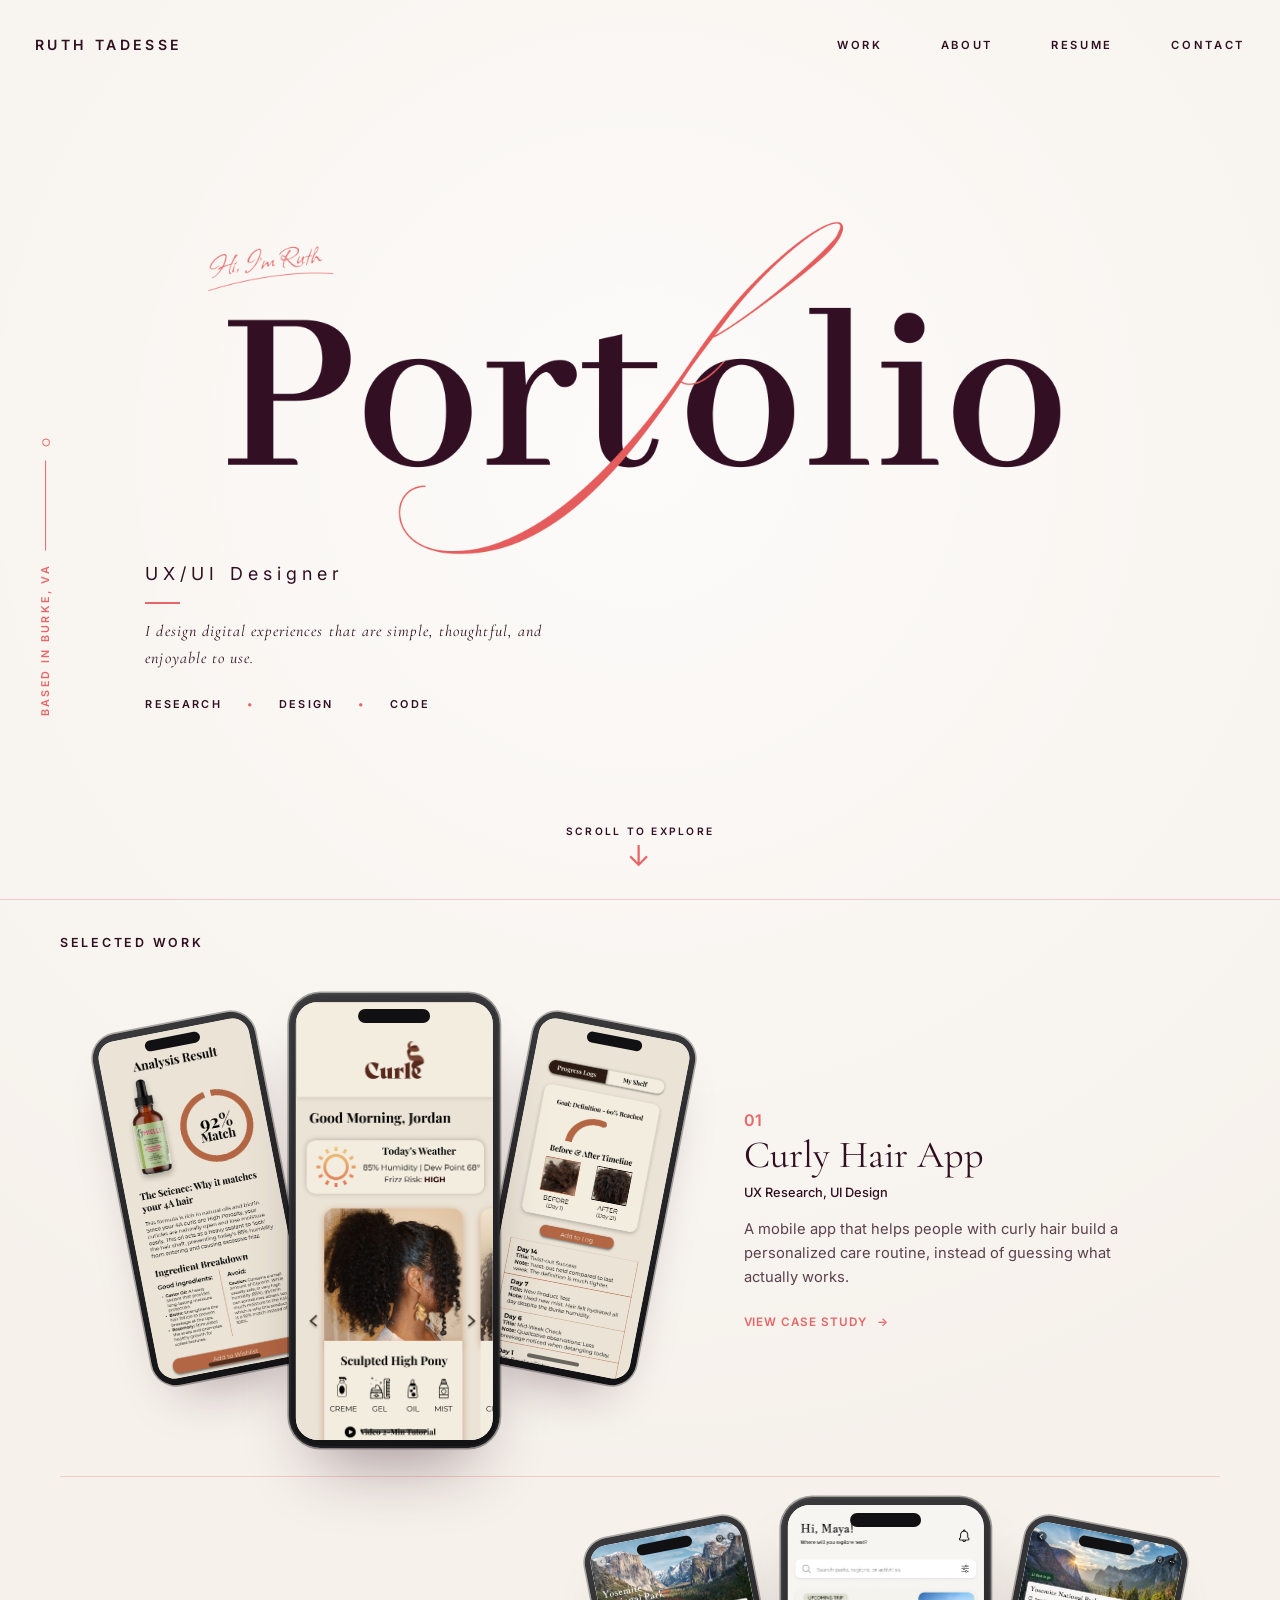
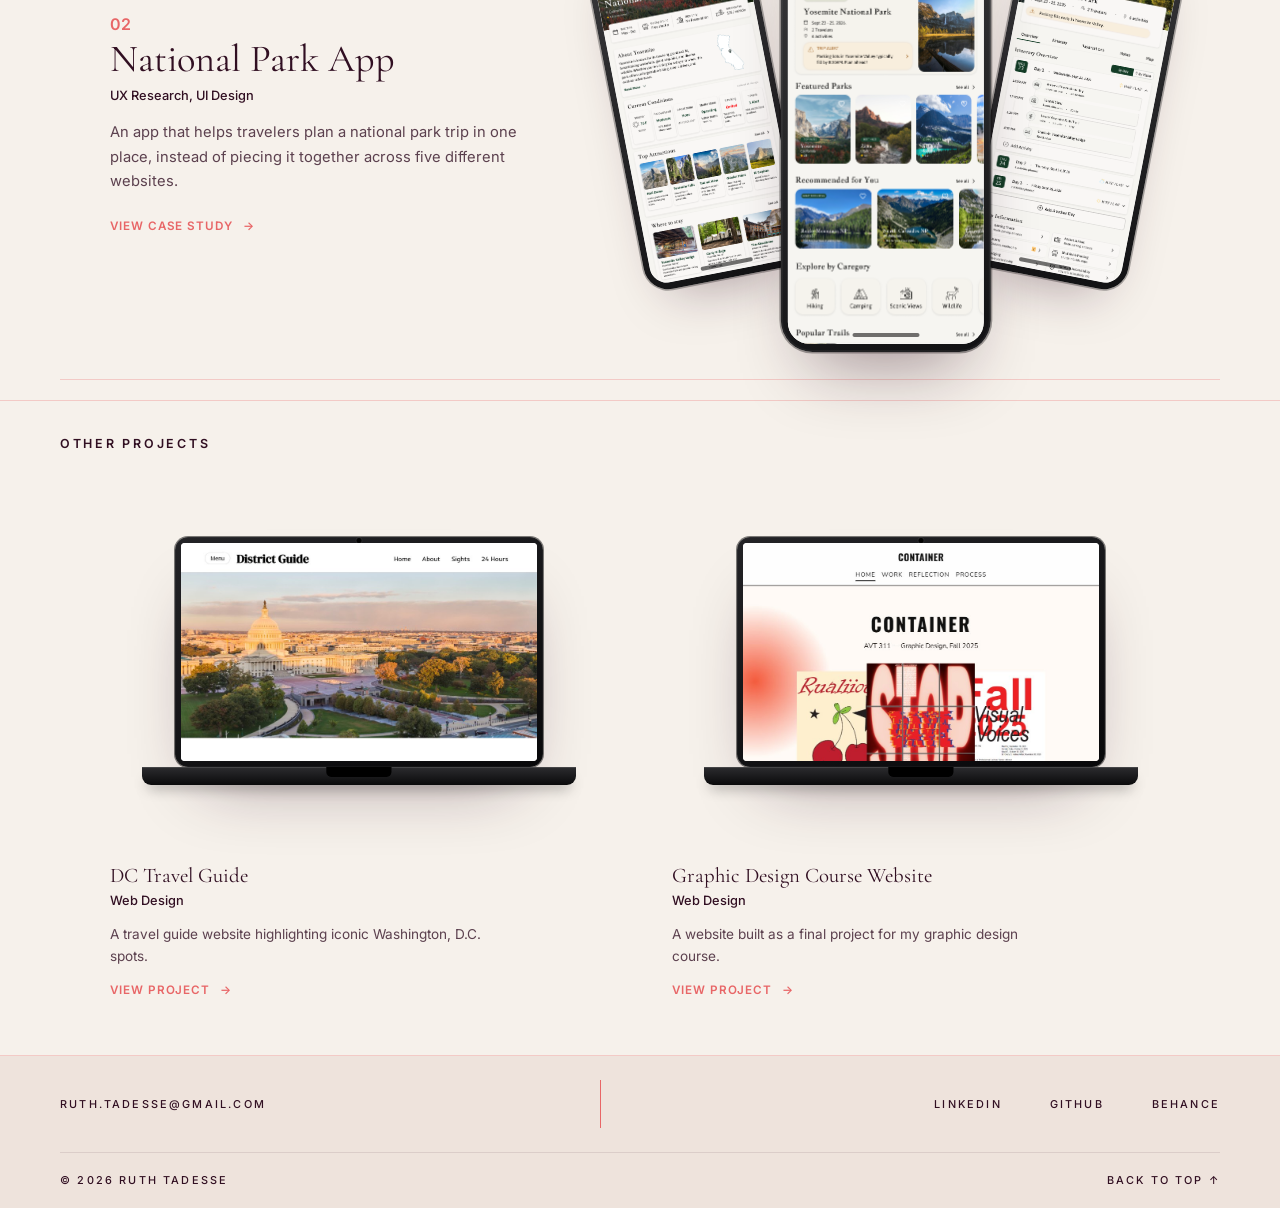
==== index.html @ 2f2b2659 "Initial portfolio upload" ====
<!DOCTYPE html>
<html lang="en">
<head>
  <meta charset="UTF-8">

  <meta
    name="viewport"
    content="width=device-width, initial-scale=1.0"
  >

  <meta
    name="description"
    content="Ruth Tadesse — UX/UI designer creating thoughtful, simple, and enjoyable digital experiences."
  >

  <title>Ruth Tadesse | UX/UI Designer</title>

  <link rel="preconnect" href="https://fonts.googleapis.com">

  <link
    rel="preconnect"
    href="https://fonts.gstatic.com"
    crossorigin
  >

  <link
    href="https://fonts.googleapis.com/css2?family=Cormorant+Garamond:ital,wght@0,400;0,500;1,400;1,500&family=Inter:wght@400;500;600&family=Mrs+Saint+Delafield&display=swap"
    rel="stylesheet"
  >

  <link rel="stylesheet" href="styles.css">
  <link rel="stylesheet" href="case-study.css">
</head>

<body>

  <!-- HEADER -->

  <header class="site-header">

    <a class="logo" href="#top">
      RUTH TADESSE
    </a>

    <nav class="site-nav" aria-label="Main navigation">
      <a href="#work">Work</a>
      <a href="about.html">About</a>
      <a href="resume.pdf" target="_blank">Resume</a>
      <a href="#contact">Contact</a>
    </nav>

  </header>

  <main id="top">

    <!-- HERO -->

    <section class="hero">

      <div class="location-rail" aria-hidden="true">

        <span class="location-text">
          BASED IN BURKE, VA
        </span>

        <span class="location-line"></span>

        <span class="location-circle"></span>

      </div>

      <div class="hero-container">

        <!-- COMPLETE HERO TITLE IMAGE -->

        <div class="hero-title-image-wrap">

          <img
            class="hero-title-image"
            src="images/hero-title.png"
            alt="Hi, I'm Ruth. Portfolio."
          >

        </div>

        <!-- HERO DESCRIPTION -->

        <div class="hero-info">

          <p class="role">
            UX/UI Designer
          </p>

          <span class="small-red-line"></span>

          <p class="hero-description">
            I design digital experiences that are simple,
            thoughtful, and enjoyable to use.
          </p>

          <div class="skills">

            <span>Research</span>

            <span class="skill-dot">•</span>

            <span>Design</span>

            <span class="skill-dot">•</span>

            <span>Code</span>

          </div>

        </div>

        <a class="scroll-link" href="#work">

          <span>
            Scroll to explore
          </span>

          <span class="scroll-arrow">
            ↓
          </span>

        </a>

      </div>

    </section>

    <!-- SELECTED WORK -->

    <section id="work" class="work-section">

      <div class="section-container">

        <p class="section-heading">
          Selected Work
        </p>

        <!-- PROJECT 1 -->

        <article class="project project-image-left">

          <a
            class="project-image-link"
            href="curly-hair-app.html"
          >

            <div class="image-placeholder" style="background: transparent; border: none; aspect-ratio: 5 / 4;">
              <div class="hero-device-stack">
                <div class="hero-device hero-device--left">
                  <div class="device-frame">
                    <div class="device-screen">
                      <img src="images/curly-hair-app/hifi-product-analysis.png" alt="Curlè app product analysis screen showing a 92 percent match score and ingredient breakdown">
                    </div>
                  </div>
                </div>

                <div class="hero-device hero-device--main">
                  <div class="device-frame">
                    <div class="device-screen">
                      <img src="images/curly-hair-app/hifi-home.png" alt="Curlè app home dashboard showing weather-based frizz risk and today's routine card">
                    </div>
                  </div>
                </div>

                <div class="hero-device hero-device--right">
                  <div class="device-frame">
                    <div class="device-screen">
                      <img src="images/curly-hair-app/hifi-journal.png" alt="Curlè app journal screen showing progress tracking with a before and after photo timeline">
                    </div>
                  </div>
                </div>
              </div>
            </div>

          </a>

          <div class="project-content">

            <p class="project-number">
              01
            </p>

            <h2 class="project-title">
              Curly Hair App
            </h2>

            <p class="project-category">
              UX Research, UI Design
            </p>

            <p class="project-description">
              A mobile app that helps people with curly hair build a
              personalized care routine, instead of guessing what
              actually works.
            </p>

            <a
              class="project-link"
              href="curly-hair-app.html"
            >
              View case study
              <span>→</span>
            </a>

          </div>

        </article>

        <!-- PROJECT 2 -->

        <article class="project project-image-right">

          <div class="project-content">

            <p class="project-number">
              02
            </p>

            <h2 class="project-title">
              National Park App
            </h2>

            <p class="project-category">
              UX Research, UI Design
            </p>

            <p class="project-description">
              An app that helps travelers plan a national park trip
              in one place, instead of piecing it together across
              five different websites.
            </p>

            <a
              class="project-link"
              href="national-park-app.html"
            >
              View case study
              <span>→</span>
            </a>

          </div>

          <a
            class="project-image-link"
            href="national-park-app.html"
          >

            <div class="image-placeholder" style="background: transparent; border: none; aspect-ratio: 5 / 4;">
              <div class="hero-device-stack">
                <div class="hero-device hero-device--left">
                  <div class="device-frame">
                    <div class="device-screen">
                      <img src="images/natural-park-app/park-detail.png" alt="ParkPlan park detail screen showing current conditions for Yosemite">
                    </div>
                  </div>
                </div>

                <div class="hero-device hero-device--main">
                  <div class="device-frame">
                    <div class="device-screen">
                      <img src="images/natural-park-app/home.png" alt="ParkPlan home screen with a trip alert and featured parks">
                    </div>
                  </div>
                </div>

                <div class="hero-device hero-device--right">
                  <div class="device-frame">
                    <div class="device-screen">
                      <img src="images/natural-park-app/itinerary.png" alt="ParkPlan itinerary screen showing a day-by-day Yosemite trip plan">
                    </div>
                  </div>
                </div>
              </div>
            </div>

          </a>

        </article>

      </div>

    </section>

    <!-- OTHER PROJECTS -->

    <section class="other-projects-section">

      <div class="section-container">

        <p class="section-heading">
          Other Projects
        </p>

        <div class="other-projects-grid">

          <!-- SMALL PROJECT 1 -->

          <article class="small-project">

            <a
              class="small-project-image"
              href="https://rutad2.github.io/avt217/process/Desktop-final-home.html"
              target="_blank"
              rel="noopener"
            >

              <div class="image-placeholder" style="background: transparent; border: none; aspect-ratio: 4 / 3;">
                <div class="laptop-frame">
                  <div class="laptop-screen">
                    <div class="laptop-display">
                      <img src="images/dc-guide/laptop.jpg" alt="District Guide website homepage, showing the site navigation and a hero photo of the U.S. Capitol at sunset">
                    </div>
                  </div>
                  <div class="laptop-base"></div>
                </div>
              </div>

            </a>

            <h3>
              DC Travel Guide
            </h3>

            <p class="small-project-category">
              Web Design
            </p>

            <p class="small-project-description">
              A travel guide website highlighting iconic
              Washington, D.C. spots.
            </p>

            <a
              class="project-link"
              href="https://rutad2.github.io/avt217/process/Desktop-final-home.html"
              target="_blank"
              rel="noopener"
            >
              View project
              <span>→</span>
            </a>

          </article>

          <!-- SMALL PROJECT 2 -->

          <article class="small-project">

            <a
              class="small-project-image"
              href="https://rutad2.github.io/avt311/index.html"
              target="_blank"
              rel="noopener"
            >

              <div class="image-placeholder" style="background: transparent; border: none; aspect-ratio: 4 / 3;">
                <div class="laptop-frame">
                  <div class="laptop-screen">
                    <div class="laptop-display">
                      <img src="images/container/laptop.jpg" alt="Container website homepage, showing the site navigation and a row of bold typographic posters from the AVT 311 graphic design course">
                    </div>
                  </div>
                  <div class="laptop-base"></div>
                </div>
              </div>

            </a>

            <h3>
              Graphic Design Course Website
            </h3>

            <p class="small-project-category">
              Web Design
            </p>

            <p class="small-project-description">
              A website built as a final project for my graphic
              design course.
            </p>

            <a
              class="project-link"
              href="https://rutad2.github.io/avt311/index.html"
              target="_blank"
              rel="noopener"
            >
              View project
              <span>→</span>
            </a>

          </article>

        </div>

      </div>

    </section>

  </main>

  <!-- FOOTER -->

  <footer id="contact" class="site-footer">

    <div class="footer-top">

      <a href="mailto:ruth.tadesse@gmail.com">
        RUTH.TADESSE@GMAIL.COM
      </a>

      <span class="footer-divider"></span>

      <div class="social-links">

        <a href="#" target="_blank">
          LinkedIn
        </a>

        <a href="#" target="_blank">
          GitHub
        </a>

        <a href="#" target="_blank">
          Behance
        </a>

      </div>

    </div>

    <div class="footer-bottom">

      <span>
        © 2026 Ruth Tadesse
      </span>

      <a href="#top">
        Back to top ↑
      </a>

    </div>

  </footer>

</body>
</html>
---- styles.css ----
:root {
  --cream: #f6f1eb;
  --cream-dark: #eee3dd;
  --burgundy: #310f22;
  --coral: #e86667;
  --gray: #74636b;
  --border: rgba(232, 102, 103, 0.28);

  --sans: "Inter", Arial, sans-serif;
  --serif: "Cormorant Garamond", Georgia, serif;
}

/* RESET */

* {
  box-sizing: border-box;
}

html {
  scroll-behavior: smooth;
}

body {
  margin: 0;

  color: var(--burgundy);

  background:
    radial-gradient(
      circle at 50% 16%,
      rgba(255, 255, 255, 0.72),
      transparent 43%
    ),
    var(--cream);

  font-family: var(--sans);
  line-height: 1.5;
}

a {
  color: inherit;
  text-decoration: none;
}

img {
  display: block;
  max-width: 100%;
}

/* HEADER */

.site-header {
  width: min(calc(100% - 70px), 1500px);
  height: 90px;

  margin: 0 auto;

  display: flex;
  align-items: center;
  justify-content: space-between;

  position: relative;
  z-index: 50;
}

.logo {
  font-size: 0.88rem;
  font-weight: 600;

  letter-spacing: 0.24em;
}

.site-nav {
  display: flex;
  align-items: center;
  gap: 58px;
}

.site-nav a {
  font-size: 0.7rem;
  font-weight: 600;

  text-transform: uppercase;
  letter-spacing: 0.24em;

  transition: color 180ms ease;
}

.site-nav a:hover,
.site-nav a:focus-visible {
  color: var(--coral);
}

/* HERO */

.hero {
  height: calc(100svh - 90px);
  min-height: 620px;

  position: relative;

  display: flex;
  align-items: stretch;

  overflow: hidden;

  border-bottom: 1px solid var(--border);
}

.hero-container {
  width: min(92vw, 1550px);
  height: 100%;

  margin: 0 auto;

  position: relative;

  display: flex;
  flex-direction: column;
  justify-content: center;

  padding-top: 8px;
  padding-bottom: 90px;
}

/* COMPLETE HERO IMAGE */

.hero-title-image-wrap {
  width: 100%;
  max-width: 1280px;

  display: flex;
  justify-content: center;
  align-items: center;

  position: relative;
  z-index: 5;

  transform: translateY(-12px);
}

.hero-title-image {
  display: block;

  width: min(78vw, 1280px);
  height: auto;

  object-fit: contain;
}

/* HERO INFORMATION */

.hero-info {
  width: 450px;

  position: relative;
  z-index: 20;

  margin-top: -16px;
  margin-left: 8%;
}

.role {
  margin: 0;

  font-size: clamp(1.05rem, 1.4vw, 1.45rem);
  font-weight: 400;

  letter-spacing: 0.28em;
}

.small-red-line {
  display: block;

  width: 35px;
  height: 2px;

  margin: 14px 0;

  background: var(--coral);
}

.hero-description {
  max-width: 420px;

  margin: 0;

  font-family: var(--serif);
  font-size: 1rem;
  font-style: italic;

  line-height: 1.7;
  letter-spacing: 0.065em;
}

.skills {
  display: flex;
  align-items: center;
  gap: 25px;

  margin-top: 24px;

  font-size: 0.68rem;
  font-weight: 600;

  text-transform: uppercase;
  letter-spacing: 0.2em;
}

.skill-dot {
  color: var(--coral);
}

/* LEFT LOCATION */

.location-rail {
  position: absolute;

  left: 38px;
  top: 43%;

  z-index: 30;

  display: flex;
  align-items: center;
  gap: 14px;

  color: var(--coral);

  font-size: 0.67rem;
  font-weight: 600;

  letter-spacing: 0.22em;

  writing-mode: vertical-rl;

  transform: rotate(180deg);
}

.location-line {
  width: 1px;
  height: 90px;

  background: var(--coral);
}

.location-circle {
  width: 8px;
  height: 8px;

  border: 1px solid var(--coral);
  border-radius: 50%;

  background: var(--cream);
}

/* SCROLL TO EXPLORE */

.scroll-link {
  position: absolute;

  left: 50%;
  bottom: 32px;

  transform: translateX(-50%);

  display: flex;
  flex-direction: column;
  align-items: center;
  gap: 5px;

  font-size: 0.64rem;
  font-weight: 600;

  text-transform: uppercase;
  letter-spacing: 0.22em;

  white-space: nowrap;
}

.scroll-arrow {
  display: block;

  color: var(--coral);

  font-size: 1.8rem;
  font-weight: 400;

  line-height: 0.8;
}

/* MAIN SECTIONS */

.work-section,
.other-projects-section {
  border-bottom: 1px solid var(--border);
}

.section-container {
  width: min(calc(100% - 120px), 1320px);

  margin: 0 auto;

  padding: 34px 0 20px;
}

.section-heading {
  margin: 0 0 20px;

  font-size: 0.78rem;
  font-weight: 600;

  text-transform: uppercase;
  letter-spacing: 0.22em;
}

/* PROJECT ROWS */

.project {
  display: grid;

  grid-template-columns:
    minmax(0, 1.2fr)
    minmax(280px, 0.9fr);

  gap: 65px;

  align-items: center;

  padding: 20px 50px 28px;

  border-bottom: 1px solid var(--border);
}

.project-image-right {
  grid-template-columns:
    minmax(280px, 0.9fr)
    minmax(0, 1.2fr);
}

.project-image-link,
.small-project-image {
  display: block;

  overflow: hidden;
}

.project-image-link:has(.hero-device-stack),
.small-project-image:has(.laptop-frame) {
  overflow: visible;
}

/* IMAGE PLACEHOLDERS */

.image-placeholder {
  aspect-ratio: 16 / 7;
  position: relative;

  display: grid;
  place-items: center;

  border: 1px solid rgba(49, 15, 34, 0.18);

  background:
    linear-gradient(
      to top right,
      transparent calc(50% - 0.5px),
      rgba(49, 15, 34, 0.14),
      transparent calc(50% + 0.5px)
    ),
    linear-gradient(
      to bottom right,
      transparent calc(50% - 0.5px),
      rgba(49, 15, 34, 0.14),
      transparent calc(50% + 0.5px)
    ),
    rgba(255, 255, 255, 0.16);

  transition:
    transform 180ms ease,
    background-color 180ms ease;
}

.image-placeholder img {
  position: absolute;
  inset: 0;

  width: 100%;
  height: 100%;
  object-fit: cover;
  object-position: top;
}

.image-placeholder span {
  color: var(--gray);

  font-size: 0.72rem;

  letter-spacing: 0.06em;
}

.project-image-link:hover .image-placeholder,
.small-project-image:hover .image-placeholder {
  transform: scale(1.01);

  background-color: rgba(255, 255, 255, 0.3);
}

/* PROJECT TEXT */

.project-content {
  max-width: 420px;
}

.project-number {
  margin: 0 0 4px;

  color: var(--coral);

  font-size: 1rem;
  font-weight: 600;
}

.project-title {
  margin: 0;

  font-family: var(--serif);
  font-size: clamp(2rem, 3vw, 3rem);
  font-weight: 400;

  line-height: 1;
}

.project-category,
.small-project-category {
  margin: 8px 0 13px;

  font-size: 0.8rem;
  font-weight: 500;
}

.project-description,
.small-project-description {
  color: rgba(49, 15, 34, 0.78);

  font-size: 0.92rem;

  line-height: 1.65;
}

.project-link {
  display: inline-flex;
  align-items: center;
  gap: 10px;

  margin-top: 10px;

  color: var(--coral);

  font-size: 0.73rem;
  font-weight: 600;

  text-transform: uppercase;
  letter-spacing: 0.08em;
}

.project-link span {
  transition: transform 180ms ease;
}

.project-link:hover span {
  transform: translateX(4px);
}

/* OTHER PROJECTS */

.other-projects-section .section-container {
  padding-bottom: 55px;
}

.other-projects-grid {
  display: grid;

  grid-template-columns:
    repeat(2, minmax(0, 1fr));

  gap: 64px;

  padding: 0 50px;
}

.small-project-image .image-placeholder {
  aspect-ratio: 3 / 0.62;
}

.small-project h3 {
  margin: 12px 0 0;

  font-family: var(--serif);
  font-size: 1.3rem;
  font-weight: 400;
}

.small-project-category {
  margin-top: 0;
}

.small-project-description {
  max-width: 390px;

  margin: 4px 0;

  font-size: 0.85rem;
}

/* FOOTER */

.site-footer {
  background: rgba(232, 218, 210, 0.58);
}

.footer-top,
.footer-bottom {
  width: min(calc(100% - 120px), 1320px);

  margin: 0 auto;

  display: flex;
  align-items: center;
  justify-content: space-between;

  font-size: 0.68rem;
  font-weight: 500;

  text-transform: uppercase;
  letter-spacing: 0.2em;
}

.footer-top {
  min-height: 96px;
}

.footer-divider {
  width: 1px;
  height: 48px;

  background: var(--coral);
}

.social-links {
  display: flex;
  gap: 48px;
}

.social-links a:hover,
.footer-top > a:hover,
.footer-bottom a:hover {
  color: var(--coral);
}

.footer-bottom {
  min-height: 56px;

  border-top: 1px solid rgba(49, 15, 34, 0.1);
}

/* TABLET */

@media (max-width: 1100px) {

  .hero {
    min-height: 650px;
  }

  .hero-container {
    width: calc(100% - 90px);

    padding-bottom: 88px;
  }

  .hero-title-image {
    width: min(82vw, 1050px);
  }

  .hero-title-image-wrap {
    transform: translateY(-6px);
  }

  .hero-info {
    margin-top: -4px;
    margin-left: 6%;
  }

  .scroll-link {
    bottom: 28px;
  }

  .location-rail {
    display: none;
  }

  .section-container,
  .footer-top,
  .footer-bottom {
    width: calc(100% - 48px);
  }

  .project,
  .project-image-right {
    grid-template-columns: 1fr;

    gap: 28px;

    padding: 30px 0;
  }

  .project-image-right .project-content {
    order: 2;
  }

  .other-projects-grid {
    padding: 0;

    gap: 32px;
  }
}

/* MOBILE */

@media (max-width: 720px) {

  .site-header {
    width: calc(100% - 32px);
    height: 72px;
  }

  .logo {
    font-size: 0.72rem;
  }

  .site-nav {
    gap: 15px;
  }

  .site-nav a {
    font-size: 0.5rem;

    letter-spacing: 0.09em;
  }

  .hero {
    height: calc(100svh - 72px);
    min-height: 620px;
  }

  .hero-container {
    width: calc(100% - 28px);

    padding-top: 10px;
    padding-bottom: 82px;
  }

  .hero-title-image-wrap {
    transform: none;
  }

  .hero-title-image {
    width: 100%;
  }

  .hero-info {
    width: auto;

    margin-top: 8px;
    margin-left: 4%;
  }

  .role {
    font-size: 0.88rem;
  }

  .hero-description {
    max-width: 320px;

    font-size: 0.88rem;
    line-height: 1.65;
  }

  .skills {
    gap: 13px;

    margin-top: 22px;

    font-size: 0.55rem;
  }

  .scroll-link {
    width: 100%;

    bottom: 22px;

    font-size: 0.56rem;
  }

  .scroll-arrow {
    font-size: 1.6rem;
  }

  .section-container {
    width: calc(100% - 32px);
  }

  .other-projects-grid {
    grid-template-columns: 1fr;

    gap: 42px;
  }

  .footer-top,
  .footer-bottom {
    width: calc(100% - 32px);
  }

  .footer-top {
    padding: 28px 0;

    align-items: flex-start;
    flex-direction: column;

    gap: 22px;
  }

  .footer-divider {
    width: 34px;
    height: 1px;
  }

  .social-links {
    flex-wrap: wrap;

    gap: 22px;
  }
}
---- case-study.css ----
/* ============================================
   CASE STUDY STYLES
   Extends the token system defined in about.css
   ============================================ */

/* ---------- CASE HERO ---------- */

.case-hero {
  width: min(calc(100% - (var(--page-padding) * 2)), var(--content-width));
  margin: 0 auto;
  padding: 46px 0 54px;
}

.back-link {
  display: inline-flex;
  align-items: center;
  gap: 8px;
  margin-bottom: 38px;
  font-size: 13px;
  font-weight: 500;
  letter-spacing: 0.08em;
  text-transform: uppercase;
  color: var(--text);
  opacity: 0.7;
  transition: opacity 180ms ease, transform 180ms ease;
}

.back-link:hover {
  opacity: 1;
  transform: translateX(-3px);
}

.case-title {
  margin: 0 0 22px;
  font-family: var(--serif);
  font-size: clamp(56px, 8vw, 118px);
  font-weight: 400;
  letter-spacing: -0.03em;
  line-height: 0.92;
}

.case-summary {
  max-width: 640px;
  margin: 0 0 44px;
  font-size: 19px;
  line-height: 1.55;
}

.case-meta {
  display: grid;
  grid-template-columns: repeat(4, minmax(0, 1fr));
  gap: 24px;
  padding-top: 34px;
  border-top: 1px solid var(--line);
}

.case-meta dt {
  margin: 0 0 8px;
  color: var(--accent);
  font-size: 11px;
  font-weight: 600;
  letter-spacing: 0.18em;
  text-transform: uppercase;
}

.case-meta dd {
  margin: 0;
  font-size: 15px;
  line-height: 1.4;
}

.case-hero-image {
  margin-top: 50px;
  min-height: 280px;
  padding: clamp(30px, 5vw, 60px) 0;
  border-radius: 4px;
  background: var(--cream-dark, #eee3dd);
  overflow: hidden;
  display: flex;
  align-items: center;
  justify-content: center;
}

/* Placeholder state: no image inside yet, just text */
.case-hero-image:not(:has(img)) {
  color: var(--text);
  opacity: 0.5;
  font-size: 13px;
  letter-spacing: 0.08em;
  text-transform: uppercase;
  aspect-ratio: 21 / 9;
  padding: 0;
}

.case-hero-image:has(.device-frame) {
  padding: clamp(40px, 6vw, 70px) 0;
}

.case-hero-image:has(.hero-device-stack) {
  overflow: visible;
  padding: clamp(30px, 5vw, 50px) 0 0;
}

/* ---------- SHARED CASE SECTION LAYOUT ---------- */

.case-section {
  width: min(calc(100% - (var(--page-padding) * 2)), var(--content-width));
  margin: 0 auto;
  padding: 62px 0;
  border-top: 1px solid var(--line);
}

.case-section-head {
  display: grid;
  grid-template-columns: minmax(0, 340px) minmax(0, 1fr);
  gap: clamp(30px, 5vw, 80px);
}

.case-section-head .eyebrow {
  margin-bottom: 14px;
}

.case-section-head h2 {
  margin: 0;
  font-family: var(--serif);
  font-size: clamp(32px, 3.4vw, 48px);
  font-weight: 400;
  letter-spacing: -0.02em;
  line-height: 1.05;
}

.case-section-body {
  max-width: 700px;
  min-width: 0;
}

.case-section-body p {
  margin: 0 0 20px;
  font-size: 16px;
  line-height: 1.65;
}

.case-section-body p:last-child {
  margin-bottom: 0;
}

/* ---------- GOAL LIST ---------- */

.goal-list {
  margin: 0;
  padding: 0;
  list-style: none;
  counter-reset: goal;
}

.goal-list li {
  counter-increment: goal;
  position: relative;
  padding: 22px 0 22px 52px;
  border-top: 1px solid var(--line);
  font-size: 16px;
  line-height: 1.5;
}

.goal-list li:last-child {
  border-bottom: 1px solid var(--line);
}

.goal-list li::before {
  content: counter(goal, decimal-leading-zero);
  position: absolute;
  left: 0;
  top: 22px;
  color: var(--accent);
  font-family: var(--serif);
  font-size: 18px;
}

/* ---------- SCENARIO CARDS ---------- */

.scenario-grid {
  display: grid;
  grid-template-columns: repeat(2, minmax(0, 1fr));
  gap: 28px;
  margin-top: 8px;
}

.scenario-card {
  padding: 30px;
  background: var(--cream-dark, #eee3dd);
  border-radius: 4px;
}

.scenario-card h3 {
  margin: 0 0 14px;
  font-family: var(--serif);
  font-size: 21px;
  font-weight: 500;
}

.scenario-card .label {
  display: block;
  margin: 0 0 6px;
  color: var(--accent);
  font-size: 11px;
  font-weight: 600;
  letter-spacing: 0.16em;
  text-transform: uppercase;
}

.scenario-card p {
  margin: 0 0 16px;
  font-size: 14.5px;
  line-height: 1.55;
}

.scenario-card p:last-child {
  margin-bottom: 0;
}

/* ---------- TARGET USER SPLIT ---------- */

.audience-grid {
  display: grid;
  grid-template-columns: repeat(2, minmax(0, 1fr));
  gap: 40px;
}

.audience-grid h3 {
  margin: 0 0 16px;
  font-size: 12px;
  font-weight: 600;
  letter-spacing: 0.18em;
  text-transform: uppercase;
  color: var(--accent);
}

.audience-grid ul {
  margin: 0;
  padding: 0;
  list-style: none;
}

.audience-grid li {
  position: relative;
  padding-left: 18px;
  margin-bottom: 12px;
  font-size: 15px;
  line-height: 1.45;
}

.audience-grid li::before {
  content: "";
  position: absolute;
  left: 0;
  top: 9px;
  width: 5px;
  height: 5px;
  border-radius: 50%;
  background: var(--accent);
}

/* ---------- METHOD CARDS ---------- */

.method-grid {
  display: grid;
  grid-template-columns: repeat(2, minmax(0, 1fr));
  gap: 28px;
  margin-top: 8px;
}

.method-card {
  padding: 28px 30px;
  border: 1px solid var(--line);
  border-radius: 4px;
}

.method-card h3 {
  margin: 0 0 12px;
  font-family: var(--serif);
  font-size: 20px;
  font-weight: 500;
}

.method-card p {
  margin: 0;
  font-size: 14.5px;
  line-height: 1.6;
}

/* ---------- STAT CALLOUTS ---------- */

.stat-grid {
  display: grid;
  grid-template-columns: repeat(4, minmax(0, 1fr));
  gap: 24px;
  margin-bottom: 50px;
}

.stat-card {
  padding: 26px 22px;
  border-top: 2px solid var(--accent);
}

.stat-number {
  display: block;
  font-family: var(--serif);
  font-size: clamp(38px, 4vw, 54px);
  font-weight: 400;
  line-height: 1;
  color: var(--accent);
  margin-bottom: 10px;
}

.stat-label {
  font-size: 13.5px;
  line-height: 1.4;
}

/* ---------- PERSONA CARDS ---------- */

.persona-grid {
  display: grid;
  grid-template-columns: repeat(2, minmax(0, 1fr));
  gap: 32px;
}

.persona-card {
  padding: 38px;
  background: var(--cream-dark, #eee3dd);
  border-radius: 4px;
}

.persona-tag {
  display: inline-block;
  margin-bottom: 18px;
  padding: 5px 12px;
  background: var(--accent);
  color: var(--background, #f6f1eb);
  font-size: 10.5px;
  font-weight: 600;
  letter-spacing: 0.14em;
  text-transform: uppercase;
  border-radius: 20px;
}

.persona-card h3 {
  margin: 0 0 4px;
  font-family: var(--serif);
  font-size: 30px;
  font-weight: 500;
  line-height: 1.05;
}

.persona-role {
  margin: 0 0 24px;
  font-size: 14px;
  opacity: 0.72;
}

.persona-facts {
  display: grid;
  grid-template-columns: repeat(2, minmax(0, 1fr));
  gap: 14px 18px;
  margin-bottom: 26px;
  padding-bottom: 26px;
  border-bottom: 1px solid var(--line);
}

.persona-facts dt {
  margin: 0 0 3px;
  font-size: 10.5px;
  font-weight: 600;
  letter-spacing: 0.12em;
  text-transform: uppercase;
  color: var(--accent);
}

.persona-facts dd {
  margin: 0;
  font-size: 13.5px;
  line-height: 1.35;
}

.persona-card h4 {
  margin: 0 0 10px;
  font-size: 11px;
  font-weight: 600;
  letter-spacing: 0.16em;
  text-transform: uppercase;
  color: var(--accent);
}

.persona-card ul {
  margin: 0 0 22px;
  padding: 0 0 0 16px;
  font-size: 14px;
  line-height: 1.55;
}

.persona-card ul:last-of-type {
  margin-bottom: 0;
}

.persona-quote {
  margin: 24px 0 0;
  padding: 18px 20px;
  background: var(--background, #f6f1eb);
  border-left: 2px solid var(--accent);
  font-family: var(--serif);
  font-style: italic;
  font-size: 15px;
  line-height: 1.5;
}

/* ---------- COMPETITIVE TABLE ---------- */

.comp-table-wrap {
  overflow-x: auto;
  margin-bottom: 46px;
}

.comp-table {
  width: 100%;
  border-collapse: collapse;
  min-width: 640px;
}

.comp-table th,
.comp-table td {
  padding: 16px 18px;
  text-align: left;
  font-size: 13.5px;
  line-height: 1.4;
  border-bottom: 1px solid var(--line);
  vertical-align: top;
}

.comp-table thead th {
  font-family: var(--serif);
  font-size: 16px;
  font-weight: 500;
  border-bottom: 2px solid var(--text);
}

.comp-table tbody th {
  font-weight: 600;
  white-space: nowrap;
}

.comp-table .best {
  color: var(--accent);
  font-weight: 600;
}

.strategy-list {
  display: grid;
  gap: 26px;
}

.strategy-item {
  padding: 26px 0;
  border-top: 1px solid var(--line);
}

.strategy-item h3 {
  margin: 0 0 10px;
  font-family: var(--serif);
  font-size: 21px;
  font-weight: 500;
}

.strategy-item p {
  margin: 0 0 8px;
  font-size: 15px;
  line-height: 1.55;
}

.strategy-item p:last-child {
  margin-bottom: 0;
}

.strategy-item .label {
  color: var(--accent);
  font-weight: 600;
}

/* ---------- INSIGHT LIST ---------- */

.insight-list {
  display: grid;
  gap: 30px;
}

.insight-item {
  display: grid;
  grid-template-columns: 30px minmax(0, 1fr);
  gap: 20px;
}

.insight-item .mark {
  font-family: var(--serif);
  font-size: 26px;
  color: var(--accent);
  line-height: 1;
}

.insight-item h3 {
  margin: 0 0 8px;
  font-size: 16px;
  font-weight: 600;
}

.insight-item p {
  margin: 0;
  font-size: 15px;
  line-height: 1.6;
}

/* ---------- TONE TABLE ---------- */

.tone-table {
  width: 100%;
  border-collapse: collapse;
}

.tone-table th,
.tone-table td {
  padding: 16px 20px 16px 0;
  text-align: left;
  vertical-align: top;
  font-size: 14px;
  line-height: 1.55;
  border-bottom: 1px solid var(--line);
}

.tone-table thead th {
  font-size: 11px;
  font-weight: 600;
  letter-spacing: 0.14em;
  text-transform: uppercase;
  color: var(--accent);
  padding-bottom: 12px;
}

.tone-table td:first-child,
.tone-table th:first-child {
  font-weight: 600;
  white-space: nowrap;
  padding-right: 30px;
}

.tone-table td em {
  font-style: italic;
}

.content-message {
  margin: 0 0 40px;
  padding: 32px 36px;
  background: var(--cream-dark, #eee3dd);
  border-radius: 4px;
}

.content-message .label {
  display: block;
  margin-bottom: 10px;
  color: var(--accent);
  font-size: 11px;
  font-weight: 600;
  letter-spacing: 0.16em;
  text-transform: uppercase;
}

.content-message p {
  margin: 0;
  font-family: var(--serif);
  font-style: italic;
  font-size: 24px;
  line-height: 1.3;
}

/* ---------- FLOW STEPS ---------- */

.flow-steps {
  counter-reset: flow;
}

.flow-step {
  counter-increment: flow;
  position: relative;
  display: grid;
  grid-template-columns: 48px minmax(0, 1fr);
  gap: 20px;
  padding: 24px 0;
}

.flow-step:not(:last-child)::after {
  content: "";
  position: absolute;
  left: 23px;
  top: 56px;
  bottom: -4px;
  width: 1px;
  background: var(--line);
}

.flow-step .step-num {
  display: flex;
  align-items: center;
  justify-content: center;
  width: 46px;
  height: 46px;
  border-radius: 50%;
  border: 1px solid var(--accent);
  color: var(--accent);
  font-family: var(--serif);
  font-size: 16px;
}

.flow-step .step-num::before {
  content: counter(flow);
}

.flow-step p {
  margin: 12px 0 0;
  font-size: 15.5px;
  line-height: 1.5;
}

.flow-goal {
  margin: 0 0 6px;
  font-size: 11px;
  font-weight: 600;
  letter-spacing: 0.14em;
  text-transform: uppercase;
  color: var(--accent);
}

.flow-success {
  margin-top: 20px;
  padding: 18px 22px;
  background: var(--cream-dark, #eee3dd);
  border-radius: 4px;
  font-size: 14px;
  line-height: 1.5;
}

.flow-success strong {
  color: var(--accent);
}

/* ---------- SOLUTION / SCREEN FLOW ---------- */

.screen-flow {
  display: flex;
  gap: 26px;
  overflow-x: auto;
  padding: 8px 4px 24px;
  margin: 8px -4px 0;
  scroll-snap-type: x proximity;
}

.screen-flow::-webkit-scrollbar {
  height: 6px;
}

.screen-flow::-webkit-scrollbar-thumb {
  background: var(--line);
  border-radius: 10px;
}

.screen-item {
  flex: 0 0 auto;
  width: 240px;
  scroll-snap-align: start;
}

.screen-frame {
  border-radius: 22px;
  overflow: hidden;
  border: 1px solid var(--line);
  box-shadow: 0 18px 40px -22px rgba(49, 15, 34, 0.35);
  margin-bottom: 16px;
}

.screen-frame img {
  display: block;
  width: 100%;
  height: auto;
}

.screen-step-num {
  display: block;
  margin-bottom: 6px;
  color: var(--accent);
  font-size: 11px;
  font-weight: 600;
  letter-spacing: 0.14em;
  text-transform: uppercase;
}

.screen-item h4 {
  margin: 0 0 6px;
  font-family: var(--serif);
  font-size: 19px;
  font-weight: 500;
}

.screen-item p {
  margin: 0;
  font-size: 13.5px;
  line-height: 1.5;
}

/* ---------- WIREFRAME SIZING ----------
   Flat wireframes render at the same bounding box as a device-framed
   hi-fi screen, but with no bezel to break up the rectangle they read
   as visually heavier -- so they're capped narrower to sit lighter
   next to a phone-framed final design. */

.screen-frame--wireframe {
  max-width: 82%;
  margin: 0 auto;
}

.wireframe-strip {
  display: flex;
  flex-wrap: wrap;
  gap: 20px;
}

.wireframe-strip .screen-frame--wireframe {
  flex: 1 1 130px;
  max-width: 150px;
  margin: 0;
}

/* ---------- LO-FI / HI-FI COMPARISON ---------- */

.iteration-grid {
  display: grid;
  grid-template-columns: repeat(2, minmax(0, 1fr));
  gap: 40px;
  margin-top: 8px;
  max-width: 620px;
  margin-left: auto;
  margin-right: auto;
}

.iteration-col .label {
  display: block;
  margin-bottom: 16px;
  font-size: 11px;
  font-weight: 600;
  letter-spacing: 0.16em;
  text-transform: uppercase;
  color: var(--accent);
}

.iteration-col .screen-frame {
  margin-bottom: 0;
}

.iteration-col.lofi .screen-frame {
  box-shadow: none;
  border: 1px solid var(--line);
}

/* ---------- FEATURE CALLOUT (image + text) ---------- */

.feature-row {
  display: grid;
  grid-template-columns: minmax(0, 280px) minmax(0, 1fr);
  gap: clamp(30px, 5vw, 64px);
  align-items: center;
  padding: 44px 0;
  border-top: 1px solid var(--line);
}

.feature-row:first-of-type {
  border-top: none;
  padding-top: 8px;
}

.feature-row .screen-frame {
  margin-bottom: 0;
}

.feature-copy .label {
  display: block;
  margin-bottom: 10px;
  color: var(--accent);
  font-size: 11px;
  font-weight: 600;
  letter-spacing: 0.16em;
  text-transform: uppercase;
}

.feature-copy h3 {
  margin: 0 0 14px;
  font-family: var(--serif);
  font-size: clamp(24px, 2.4vw, 30px);
  font-weight: 500;
  line-height: 1.15;
}

.feature-copy p {
  margin: 0;
  font-size: 15.5px;
  line-height: 1.6;
}

/* ---------- PROTOTYPE LINK CARD ---------- */

.prototype-card {
  display: flex;
  align-items: center;
  justify-content: space-between;
  gap: 24px;
  flex-wrap: wrap;
  padding: 36px 42px;
  margin-top: 8px;
  background: var(--cream-dark, #eee3dd);
  border-radius: 4px;
}

.prototype-card h3 {
  margin: 0 0 8px;
  font-family: var(--serif);
  font-size: 24px;
  font-weight: 500;
}

.prototype-card p {
  margin: 0;
  font-size: 14.5px;
  max-width: 420px;
  line-height: 1.5;
}

.prototype-card .case-nav {
  justify-content: flex-start;
}

/* ---------- NEXT STEPS / CLOSING ---------- */

.case-closing {
  width: min(calc(100% - (var(--page-padding) * 2)), var(--content-width));
  margin: 0 auto;
  padding: 70px 0 90px;
  text-align: center;
}

.case-closing h2 {
  margin: 0 0 18px;
  font-family: var(--serif);
  font-size: clamp(30px, 3.4vw, 42px);
  font-weight: 400;
}

.case-closing p {
  max-width: 560px;
  margin: 0 auto 36px;
  font-size: 16px;
  line-height: 1.6;
}

.case-nav {
  display: flex;
  justify-content: center;
  gap: 20px;
  flex-wrap: wrap;
}

.case-nav a {
  padding: 14px 28px;
  border: 1px solid var(--text);
  border-radius: 30px;
  font-size: 13px;
  font-weight: 500;
  letter-spacing: 0.06em;
  transition: background 180ms ease, color 180ms ease;
}

.case-nav a.primary {
  background: var(--text);
  color: var(--background, #f6f1eb);
}

.case-nav a:hover {
  background: var(--accent);
  border-color: var(--accent);
  color: var(--background, #f6f1eb);
}

/* ---------- SKETCH / DIAGRAM PHOTO FRAME ---------- */

.sketch-frame {
  overflow: hidden;
  border-radius: 4px;
  border: 1px solid var(--line);
  background: #fff;
}

.sketch-frame img {
  display: block;
  width: 100%;
  height: auto;
}

.sketch-frame--compact {
  max-width: 460px;
  margin: 0 auto;
}

.sketch-frame--medium {
  max-width: 720px;
  margin: 0 auto;
}

.diagram-frame {
  overflow: auto;
  max-width: 560px;
  border-radius: 4px;
  border: 1px solid var(--line);
  background: #fff;
  padding: 20px;
}

.diagram-frame img {
  display: block;
  width: 100%;
  height: auto;
  min-width: 480px;
}

/* Extra shrink for tall/portrait diagrams (like a vertical flowchart)
   that would otherwise dominate the page height even at a modest
   width. */
.diagram-frame--compact {
  max-width: 340px;
}

/* Pairs a tall diagram with its explanatory text side by side, so a
   portrait flowchart doesn't sit alone with empty space next to it. */
.flow-layout {
  display: grid;
  grid-template-columns: minmax(0, 1fr) minmax(0, 340px);
  gap: clamp(30px, 5vw, 56px);
  align-items: start;
}

.diagram-frame--inline {
  max-width: none;
  width: 100%;
}

/* ---------- IPHONE DEVICE FRAME ---------- */

.device-frame {
  position: relative;
  width: 100%;
  aspect-ratio: 9 / 19.5;
  background: linear-gradient(165deg, #3a3a3c, #111113);
  border-radius: 15% / 7%;
  padding: 4.2% 3.4%;
  box-shadow:
    0 40px 70px -30px rgba(49, 15, 34, 0.45),
    0 0 0 1.5px rgba(0, 0, 0, 0.35),
    inset 0 0 0 2px rgba(255, 255, 255, 0.05);
}

.device-frame::before {
  content: "";
  position: absolute;
  top: 3.6%;
  left: 50%;
  transform: translateX(-50%);
  width: 34%;
  height: 3.1%;
  background: #111113;
  border-radius: 20px;
  z-index: 2;
}

.device-screen {
  position: relative;
  width: 100%;
  height: 100%;
  border-radius: 11% / 5%;
  overflow: hidden;
  background: #fff;
}

.device-screen img {
  position: static;
  inset: auto;
  display: block;
  width: 100%;
  height: 100%;
  object-fit: cover;
  object-position: top;
}

.device-screen::after {
  content: "";
  position: absolute;
  bottom: 1.6%;
  left: 50%;
  transform: translateX(-50%);
  width: 34%;
  height: 4px;
  border-radius: 3px;
  background: rgba(0, 0, 0, 0.55);
  z-index: 2;
}

/* ---------- 3-PHONE FAN (hero + homepage preview) ----------
   Sized entirely in percentages of .hero-device-stack itself, so the
   same markup drops into a tall case-study hero or a short, wide
   homepage card just by changing the stack's own width/height. */

.hero-device-stack {
  position: relative;
  width: 100%;
  height: 100%;
}

.hero-device {
  position: absolute;
  top: 6%;
  width: 29%;
}

/* width is the driving dimension here (matches the gallery's working
   pattern) so the device-frame's percentage bezel resolves against
   its own size, not the whole hero section */
.hero-device .device-frame {
  width: 100%;
}

.hero-device--left {
  left: 2%;
  transform: rotate(-11deg);
  z-index: 1;
}

.hero-device--right {
  right: 2%;
  transform: rotate(11deg);
  z-index: 2;
}

.hero-device--main {
  left: 50%;
  top: 0;
  width: 37%;
  transform: translateX(-50%);
  z-index: 3;
}

/* Large context: the case study page hero */
.case-hero-image .hero-device-stack {
  max-width: 600px;
  height: clamp(300px, 40vw, 420px);
  margin: 0 auto;
}

/* Homepage project card preview uses the same default hero-device
   proportions as the case study hero (see the inline aspect-ratio on
   .image-placeholder in index.html, sized so all three phones fit
   with no cropping and no fade needed) -- same screens, same sizing,
   same look in both places. */

.hero-device--left .device-frame,
.hero-device--right .device-frame {
  box-shadow:
    0 30px 55px -28px rgba(49, 15, 34, 0.4),
    0 0 0 1.5px rgba(0, 0, 0, 0.3);
}

/* Smaller/flatter frame used inline within feature rows and grids */
.screen-frame.device-frame {
  border-radius: 15% / 7%;
}

.screen-frame.device-frame .device-screen {
  border-radius: 11% / 5%;
}

/* ---------- LAPTOP FRAME (for website previews) ---------- */

.laptop-frame {
  width: 74%;
  margin: 0 auto;
}

.laptop-screen {
  position: relative;
  width: 100%;
  aspect-ratio: 8 / 5;
  background: linear-gradient(160deg, #232326, #08080a);
  border-radius: 13px;
  padding: 1.7%;
  box-shadow:
    0 40px 70px -30px rgba(49, 15, 34, 0.45),
    0 0 0 1px rgba(0, 0, 0, 0.5),
    inset 0 0 0 1px rgba(255, 255, 255, 0.04);
}

.laptop-screen::before {
  content: "";
  position: absolute;
  top: 0.7%;
  left: 50%;
  transform: translateX(-50%);
  width: 5px;
  height: 5px;
  border-radius: 50%;
  background: #030303;
  box-shadow: 0 0 0 1px rgba(255, 255, 255, 0.05);
}

.laptop-display {
  width: 100%;
  height: 100%;
  border-radius: 4px;
  overflow: hidden;
  background: #fff;
}

.laptop-display img {
  position: static;
  inset: auto;
  display: block;
  width: 100%;
  height: 100%;
  object-fit: cover;
  object-position: top;
}

/* The base has to read as a separate slab peeking out from under the
   screen -- wider than the screen -- or the whole thing collapses
   into one flat rectangle that reads as a tablet instead of a
   laptop. A thin top highlight stands in for the material contrast
   so it still reads as two parts even though both are black. */
.laptop-base {
  position: relative;
  width: 118%;
  margin-left: -9%;
  aspect-ratio: 24 / 1;
  background: linear-gradient(to bottom, #2c2c2f 0%, #0a0a0b 100%);
  border-radius: 0 0 9px 9px;
  box-shadow: 0 8px 14px -6px rgba(0, 0, 0, 0.45);
}

.laptop-base::before {
  content: "";
  position: absolute;
  top: 0;
  left: 0;
  right: 0;
  height: 1px;
  background: rgba(255, 255, 255, 0.12);
}

.laptop-base::after {
  content: "";
  position: absolute;
  top: 0;
  left: 50%;
  transform: translateX(-50%);
  width: 15%;
  height: 55%;
  background: #000;
  border-radius: 0 0 5px 5px;
  box-shadow: inset 0 1px 2px rgba(0, 0, 0, 0.6);
}

/* ---------- BRAND / VISUAL IDENTITY ---------- */

.identity-grid {
  display: grid;
  grid-template-columns: minmax(0, 220px) minmax(0, 1fr);
  gap: clamp(30px, 5vw, 64px);
  align-items: start;
}

.app-icon-frame {
  width: 140px;
  border-radius: 28px;
  overflow: hidden;
  box-shadow: 0 20px 40px -20px rgba(49, 15, 34, 0.35);
  margin-bottom: 20px;
}

.app-icon-frame img {
  display: block;
  width: 100%;
  height: auto;
}

.identity-device {
  max-width: 150px;
  margin-bottom: 20px;
}

/* ---------- HOME SCREEN ICON MOCK ---------- */
/* Shows the app icon the way a user actually encounters it first --
   sitting on a phone home screen before ever opening the app. */

.home-mock-screen {
  width: 100%;
  height: 100%;
  padding: 15% 9% 7%;
  display: flex;
  flex-direction: column;
  justify-content: space-between;
}

.home-icon-grid {
  display: grid;
  grid-template-columns: repeat(4, 1fr);
  gap: 13px 8px;
}

.home-icon-glyph {
  width: 100%;
  aspect-ratio: 1;
  border-radius: 22%;
  overflow: hidden;
  box-shadow: 0 2px 5px rgba(0, 0, 0, 0.18);
  background: rgba(255, 255, 255, 0.25);
}

.home-icon-glyph img {
  display: block;
  width: 100%;
  height: 100%;
  object-fit: cover;
}

.home-mock-dock {
  display: flex;
  justify-content: space-around;
  align-items: center;
  padding: 8px 7%;
  background: rgba(255, 255, 255, 0.22);
  border-radius: 26px;
}

.home-mock-dock .home-icon-glyph {
  width: 21%;
}

.identity-block {
  margin-bottom: 30px;
}

.identity-block:last-child {
  margin-bottom: 0;
}

.identity-block .label {
  display: block;
  margin-bottom: 12px;
  color: var(--accent);
  font-size: 11px;
  font-weight: 600;
  letter-spacing: 0.16em;
  text-transform: uppercase;
}

.swatch-row {
  display: flex;
  gap: 14px;
  flex-wrap: wrap;
}

.swatch {
  width: 52px;
  height: 52px;
  border-radius: 50%;
  box-shadow: inset 0 0 0 1px rgba(0, 0, 0, 0.08);
}

.type-sample {
  display: flex;
  gap: 32px;
}

.type-sample div span {
  display: block;
  font-size: 11px;
  letter-spacing: 0.06em;
  text-transform: uppercase;
  opacity: 0.65;
  margin-top: 6px;
}

.type-sample .heading-sample {
  font-family: var(--serif);
  font-size: 34px;
}

.type-sample .body-sample {
  font-size: 34px;
}

.keyword-row {
  display: flex;
  flex-wrap: wrap;
  gap: 10px;
}

.keyword-chip {
  padding: 8px 16px;
  border: 1px solid var(--line);
  border-radius: 20px;
  font-size: 13px;
}

/* ---------- PRIORITIZATION QUADRANTS ---------- */

.priority-grid {
  display: grid;
  grid-template-columns: repeat(2, minmax(0, 1fr));
  gap: 20px;
}

.priority-card {
  padding: 26px 28px;
  border-radius: 4px;
  border-top: 3px solid var(--line);
}

.priority-card h3 {
  margin: 0 0 14px;
  font-size: 15px;
  font-weight: 600;
}

.priority-card ul {
  margin: 0;
  padding: 0 0 0 18px;
  font-size: 14px;
  line-height: 1.6;
}

.priority-card.top { border-top-color: #5b8a63; background: rgba(91, 138, 99, 0.08); }
.priority-card.roadmap { border-top-color: #d7a13b; background: rgba(215, 161, 59, 0.08); }
.priority-card.nice { border-top-color: #6a94a8; background: rgba(106, 148, 168, 0.08); }
.priority-card.not-mvp { border-top-color: #b0685f; background: rgba(176, 104, 95, 0.08); }

/* ---------- RESPONSIVE ---------- */

@media (max-width: 1050px) {
  .case-section-head {
    grid-template-columns: 1fr;
    gap: 24px;
  }

  .case-meta {
    grid-template-columns: repeat(2, minmax(0, 1fr));
    gap: 28px 24px;
  }

  .scenario-grid,
  .method-grid,
  .persona-grid,
  .audience-grid,
  .identity-grid,
  .priority-grid,
  .flow-layout {
    grid-template-columns: 1fr;
  }

  .diagram-frame--inline {
    max-width: 300px;
    margin: 0 auto;
  }

  .stat-grid {
    grid-template-columns: repeat(2, minmax(0, 1fr));
  }
}

@media (max-width: 640px) {
  .case-meta {
    grid-template-columns: 1fr;
  }

  .stat-grid {
    grid-template-columns: 1fr;
  }

  .persona-facts {
    grid-template-columns: 1fr;
  }

  .insight-item {
    grid-template-columns: 1fr;
  }

  .insight-item .mark {
    display: none;
  }

  .iteration-grid {
    grid-template-columns: 1fr;
    gap: 44px;
  }

  .feature-row {
    grid-template-columns: 1fr;
  }

  .feature-row .screen-frame {
    max-width: 220px;
  }

  .prototype-card {
    padding: 30px;
  }
}
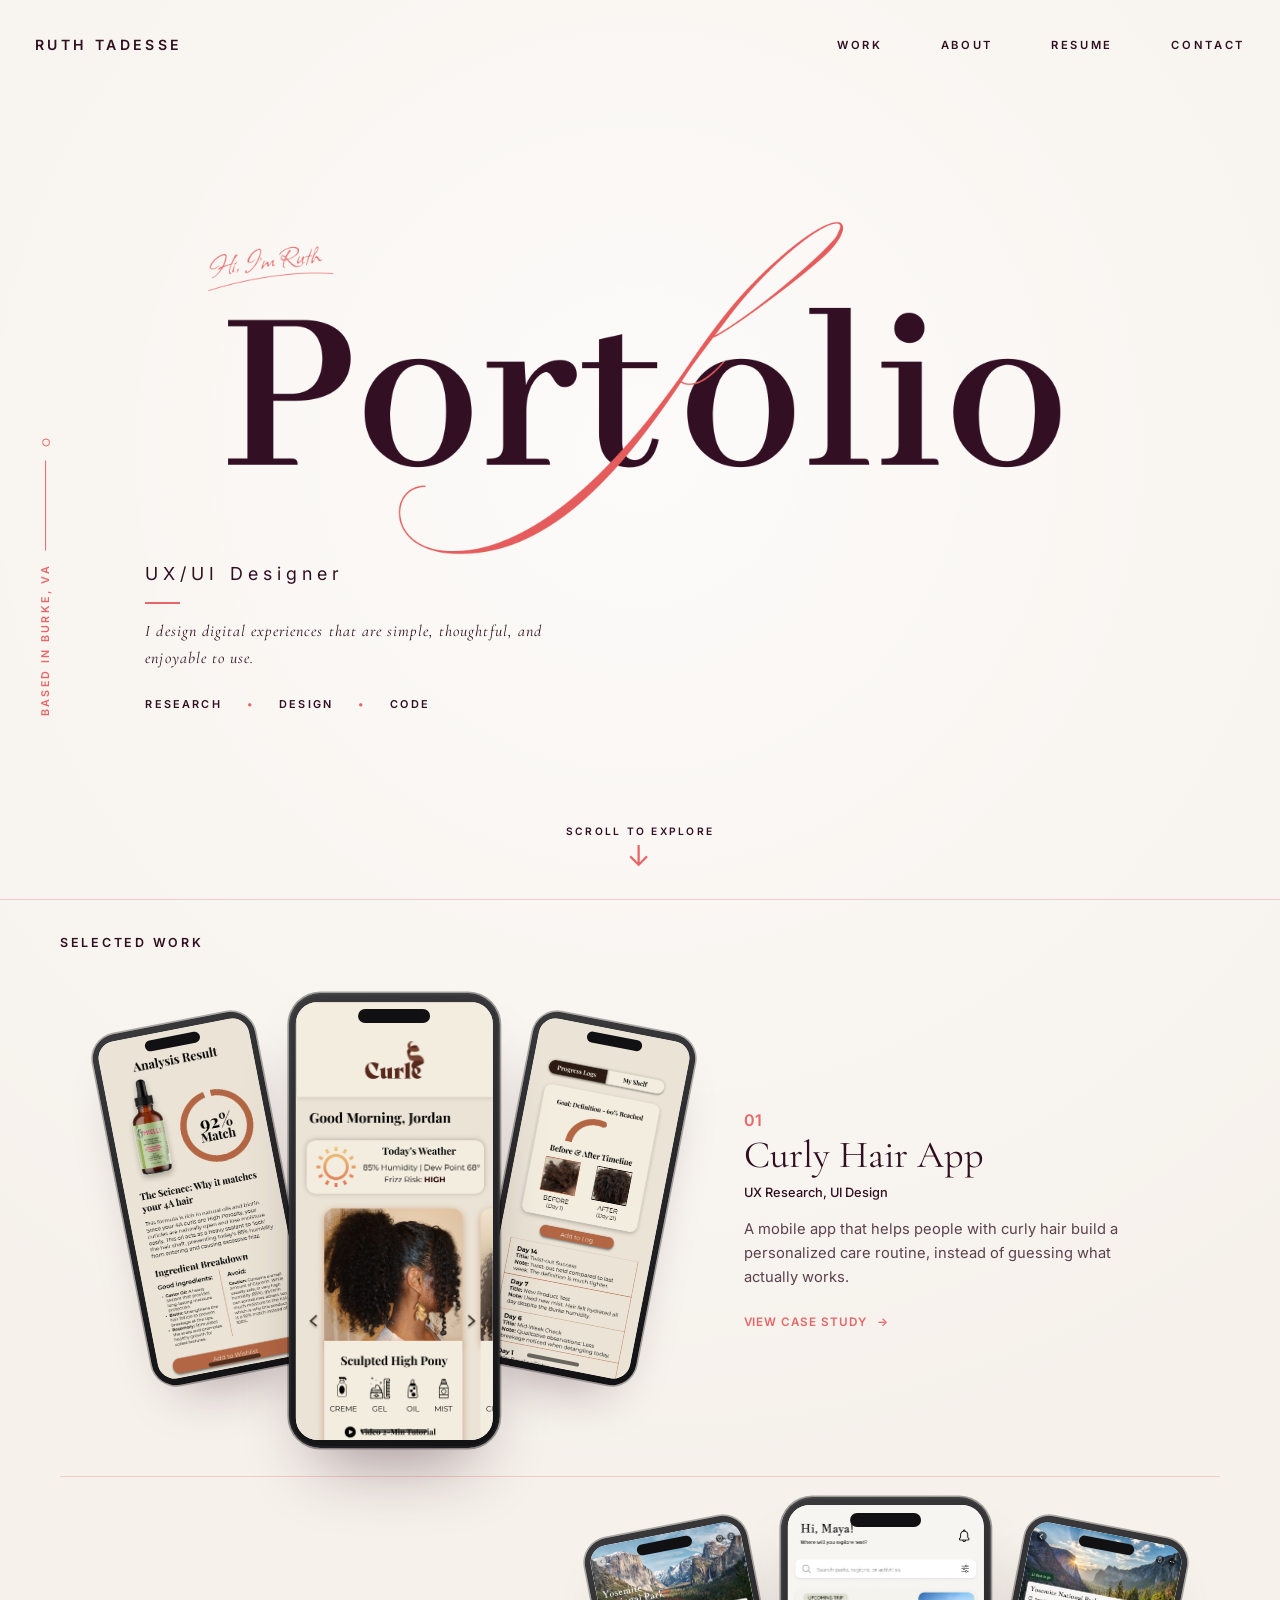
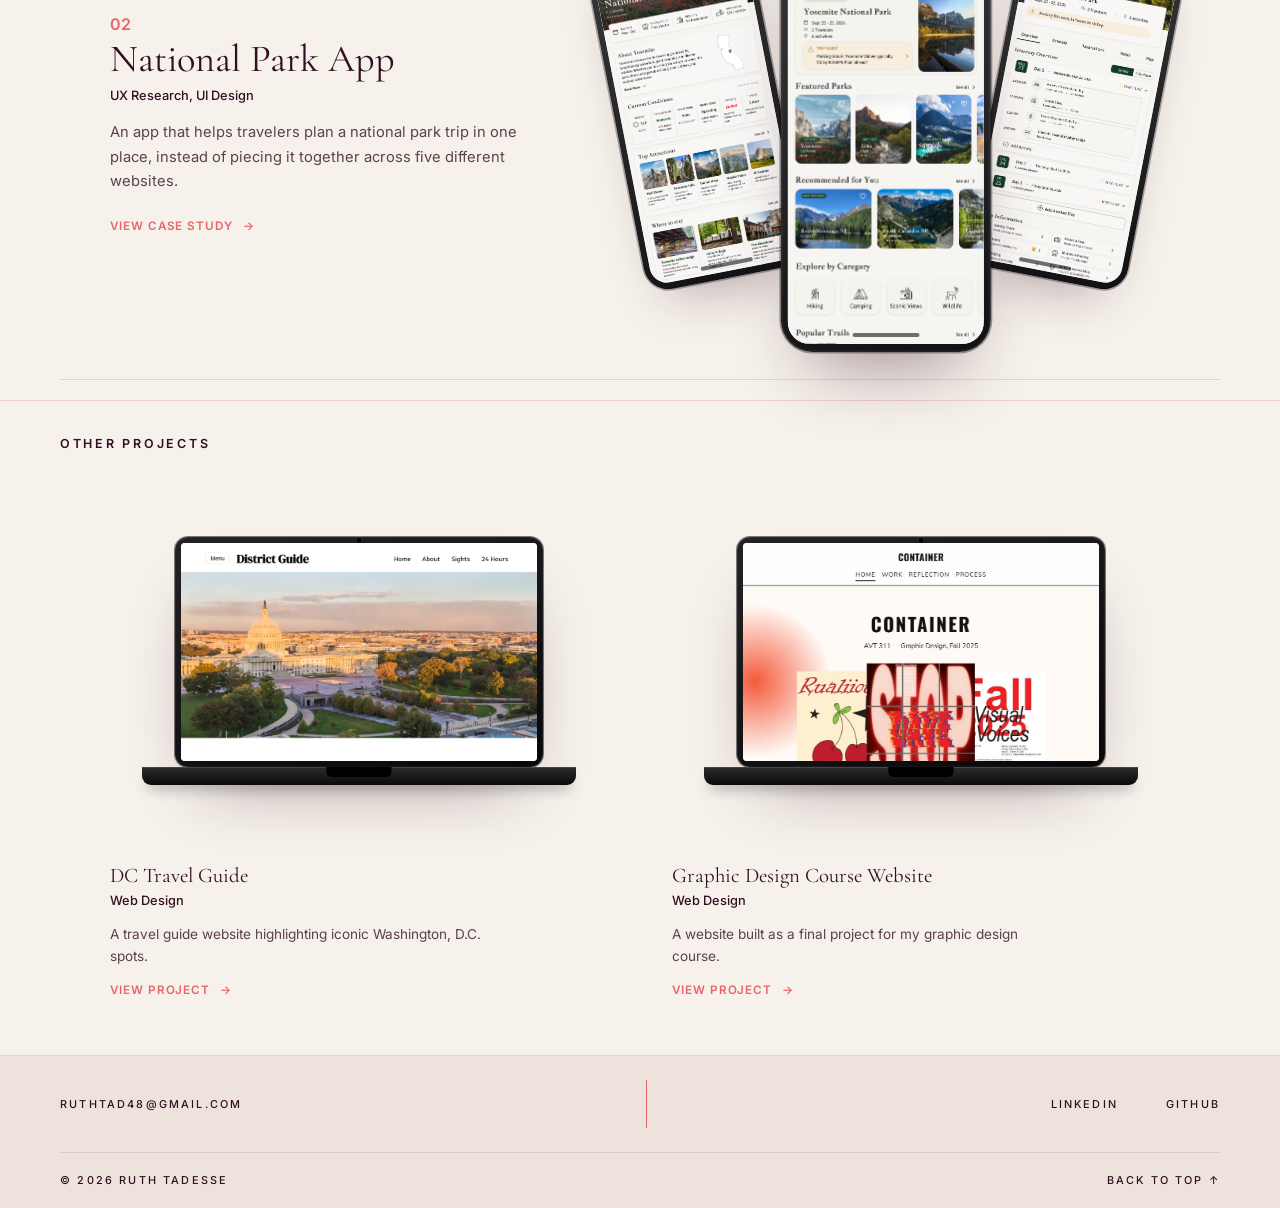
==== commit 6045da7c: "Update portfolio layout" ====
--- a/index.html
+++ b/index.html
@@ -410,24 +410,20 @@
 
     <div class="footer-top">
 
-      <a href="mailto:ruth.tadesse@gmail.com">
-        RUTH.TADESSE@GMAIL.COM
+      <a href="mailto:ruthtad48@gmail.com">
+        RUTHTAD48@GMAIL.COM
       </a>
 
       <span class="footer-divider"></span>
 
       <div class="social-links">
 
-        <a href="#" target="_blank">
+        <a href="https://www.linkedin.com/in/ruth-t-64b31b276" target="_blank" rel="noopener">
           LinkedIn
         </a>
 
-        <a href="#" target="_blank">
+        <a href="https://github.com/Rutad2" target="_blank" rel="noopener">
           GitHub
-        </a>
-
-        <a href="#" target="_blank">
-          Behance
         </a>
 
       </div>
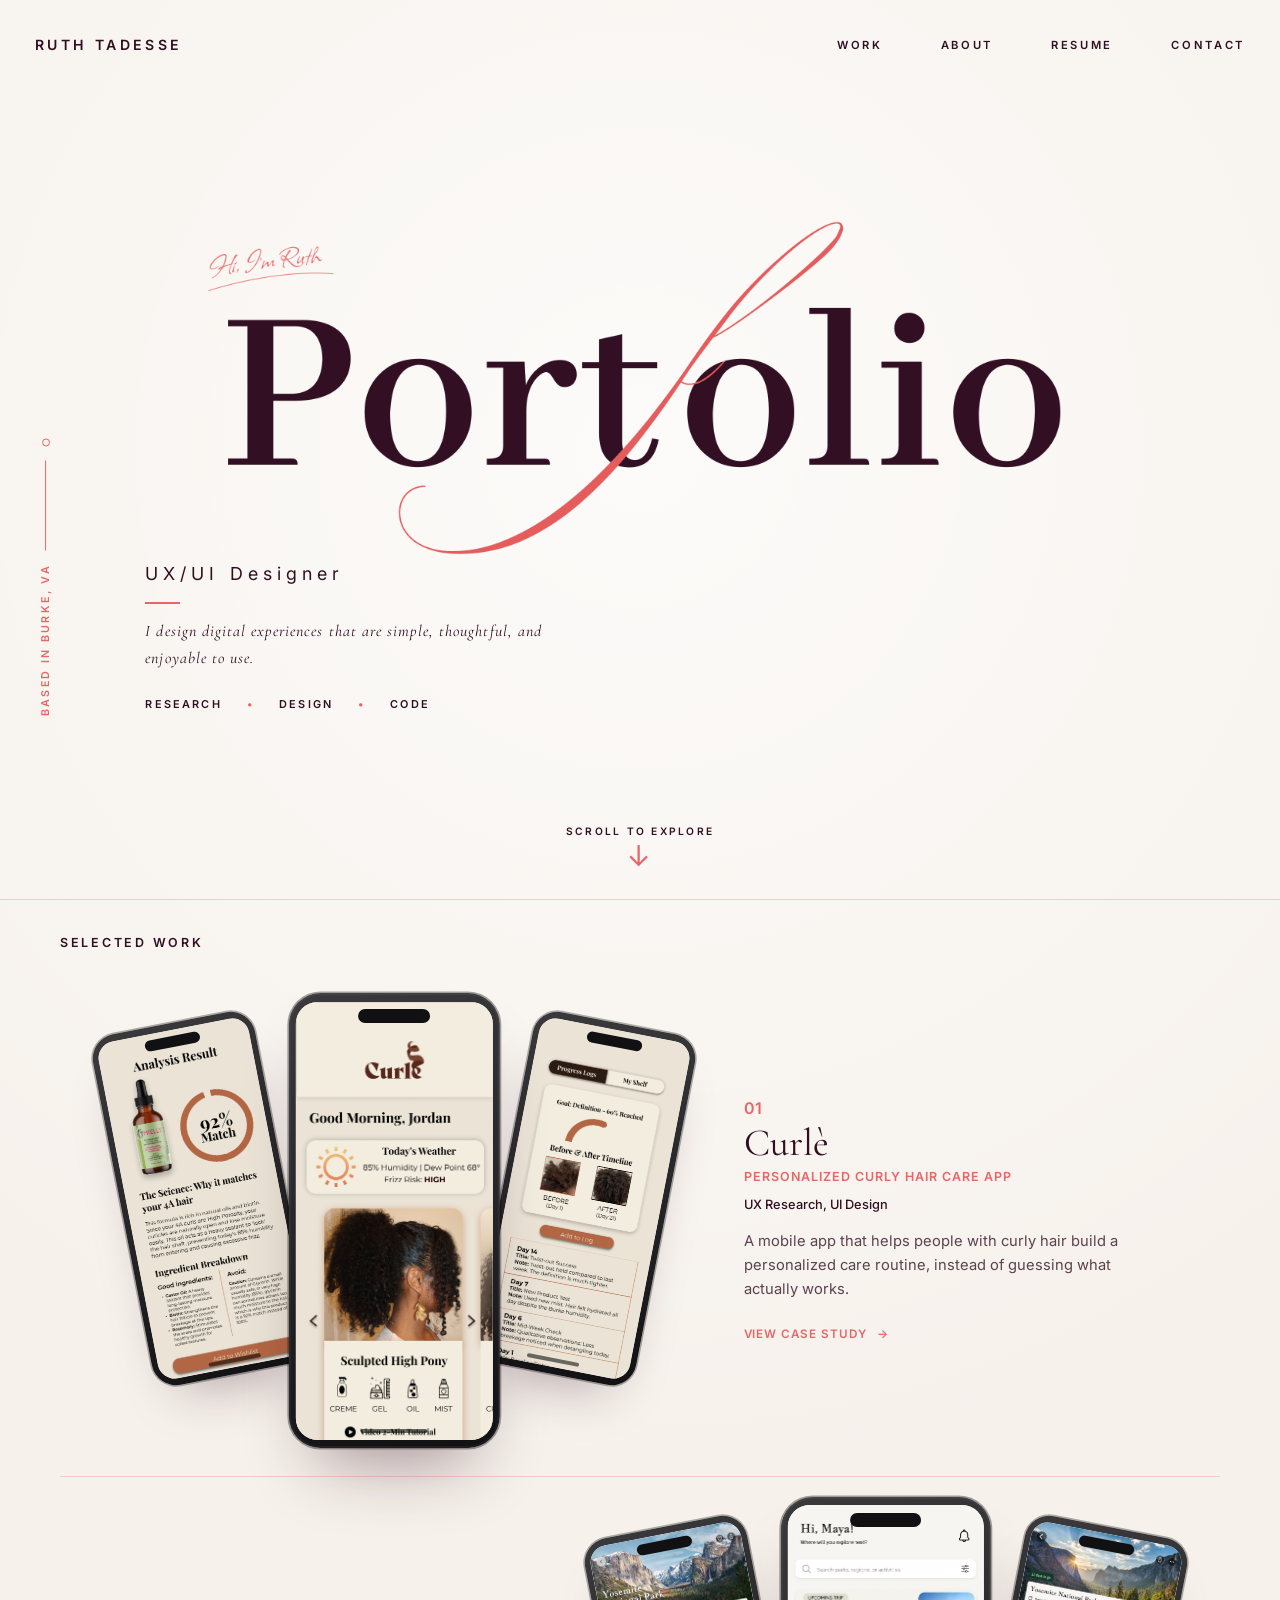
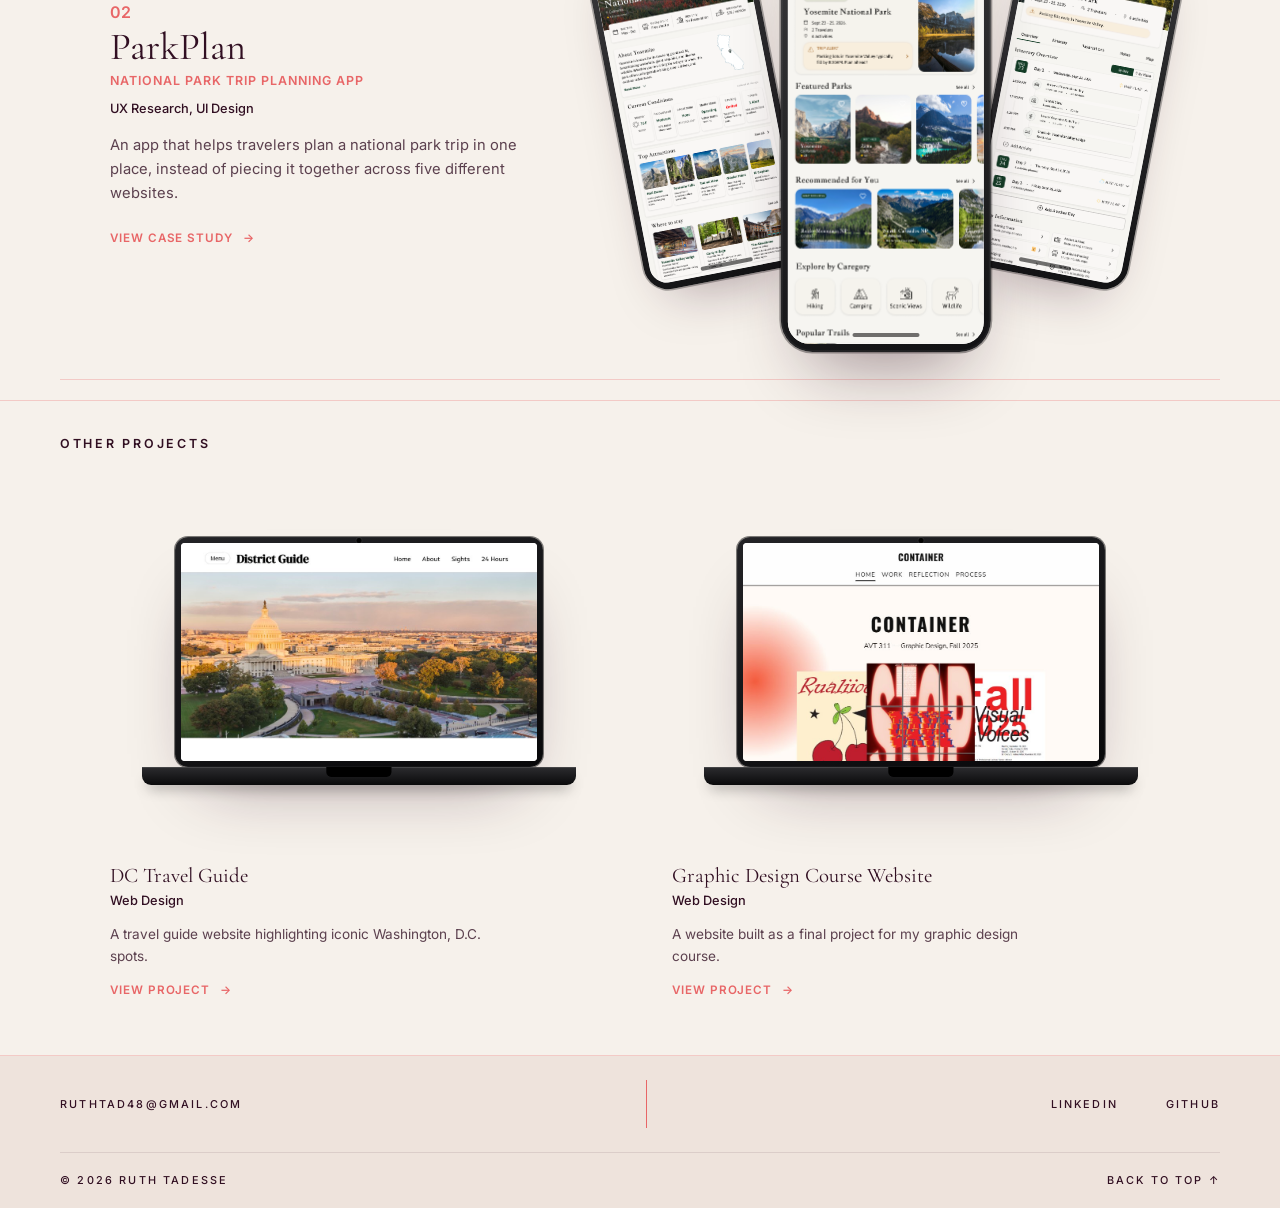
==== commit 2cc21e97: "Update portfolio" ====
--- a/index.html
+++ b/index.html
@@ -186,8 +186,12 @@
             </p>
 
             <h2 class="project-title">
-              Curly Hair App
+              Curlè
             </h2>
+
+            <p class="project-subtitle">
+              Personalized Curly Hair Care App
+            </p>
 
             <p class="project-category">
               UX Research, UI Design
@@ -222,8 +226,12 @@
             </p>
 
             <h2 class="project-title">
-              National Park App
+              ParkPlan
             </h2>
+
+            <p class="project-subtitle">
+              National Park Trip Planning App
+            </p>
 
             <p class="project-category">
               UX Research, UI Design
--- a/styles.css
+++ b/styles.css
@@ -431,6 +431,17 @@
   line-height: 1;
 }
 
+.project-subtitle {
+  margin: 6px 0 0;
+
+  color: var(--coral);
+
+  font-size: 0.78rem;
+  font-weight: 600;
+  letter-spacing: 0.08em;
+  text-transform: uppercase;
+}
+
 .project-category,
 .small-project-category {
   margin: 8px 0 13px;
--- a/case-study.css
+++ b/case-study.css
@@ -37,6 +37,15 @@
   font-weight: 400;
   letter-spacing: -0.03em;
   line-height: 0.92;
+}
+
+.case-subtitle {
+  margin: -8px 0 22px;
+  color: var(--accent);
+  font-size: 15px;
+  font-weight: 600;
+  letter-spacing: 0.08em;
+  text-transform: uppercase;
 }
 
 .case-summary {
@@ -99,6 +108,32 @@
 .case-hero-image:has(.hero-device-stack) {
   overflow: visible;
   padding: clamp(30px, 5vw, 50px) 0 0;
+}
+
+/* ---------- OUTCOME CALLOUT (case hero TL;DR) ---------- */
+
+.case-outcome {
+  max-width: 640px;
+  margin: 0 0 6px;
+  padding: 22px 28px;
+  background: var(--cream-dark, #eee3dd);
+  border-radius: 4px;
+}
+
+.case-outcome .label {
+  display: block;
+  margin-bottom: 8px;
+  color: var(--accent);
+  font-size: 11px;
+  font-weight: 600;
+  letter-spacing: 0.16em;
+  text-transform: uppercase;
+}
+
+.case-outcome p {
+  margin: 0;
+  font-size: 15.5px;
+  line-height: 1.6;
 }
 
 /* ---------- SHARED CASE SECTION LAYOUT ---------- */
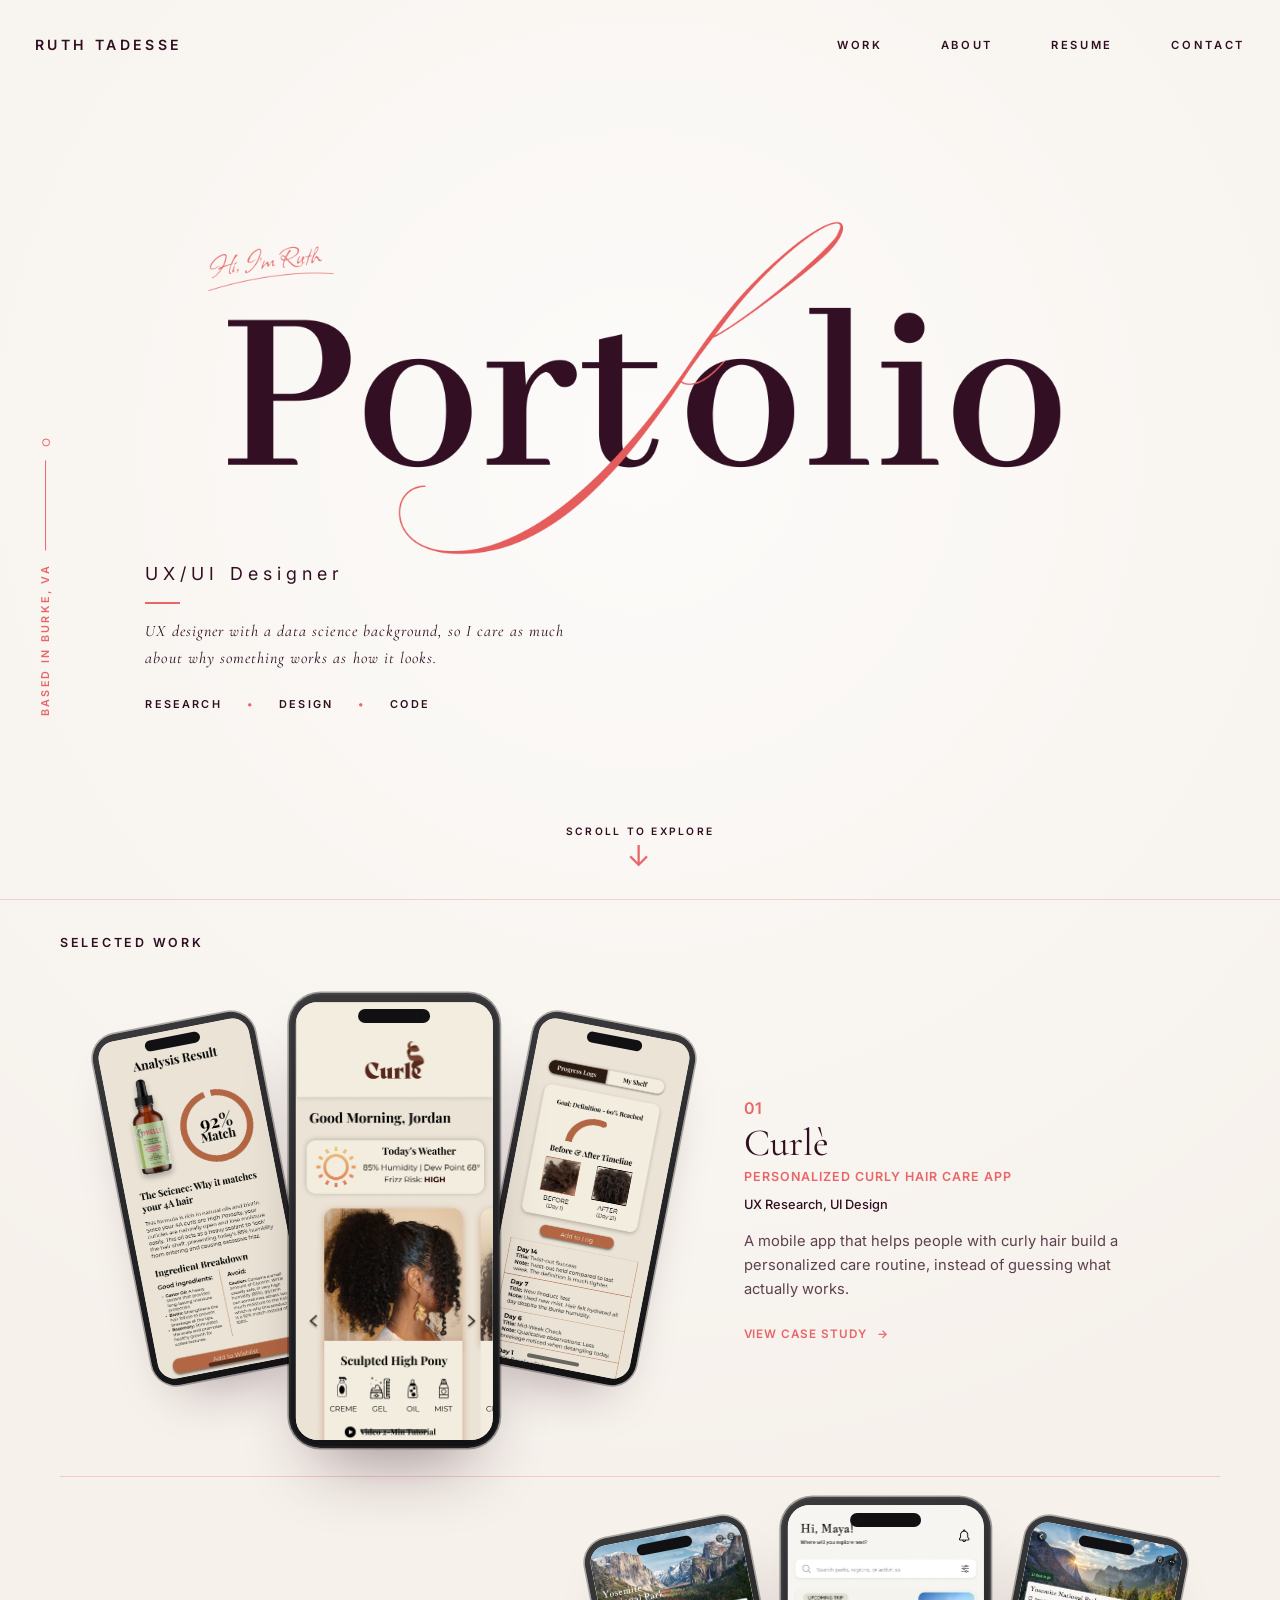
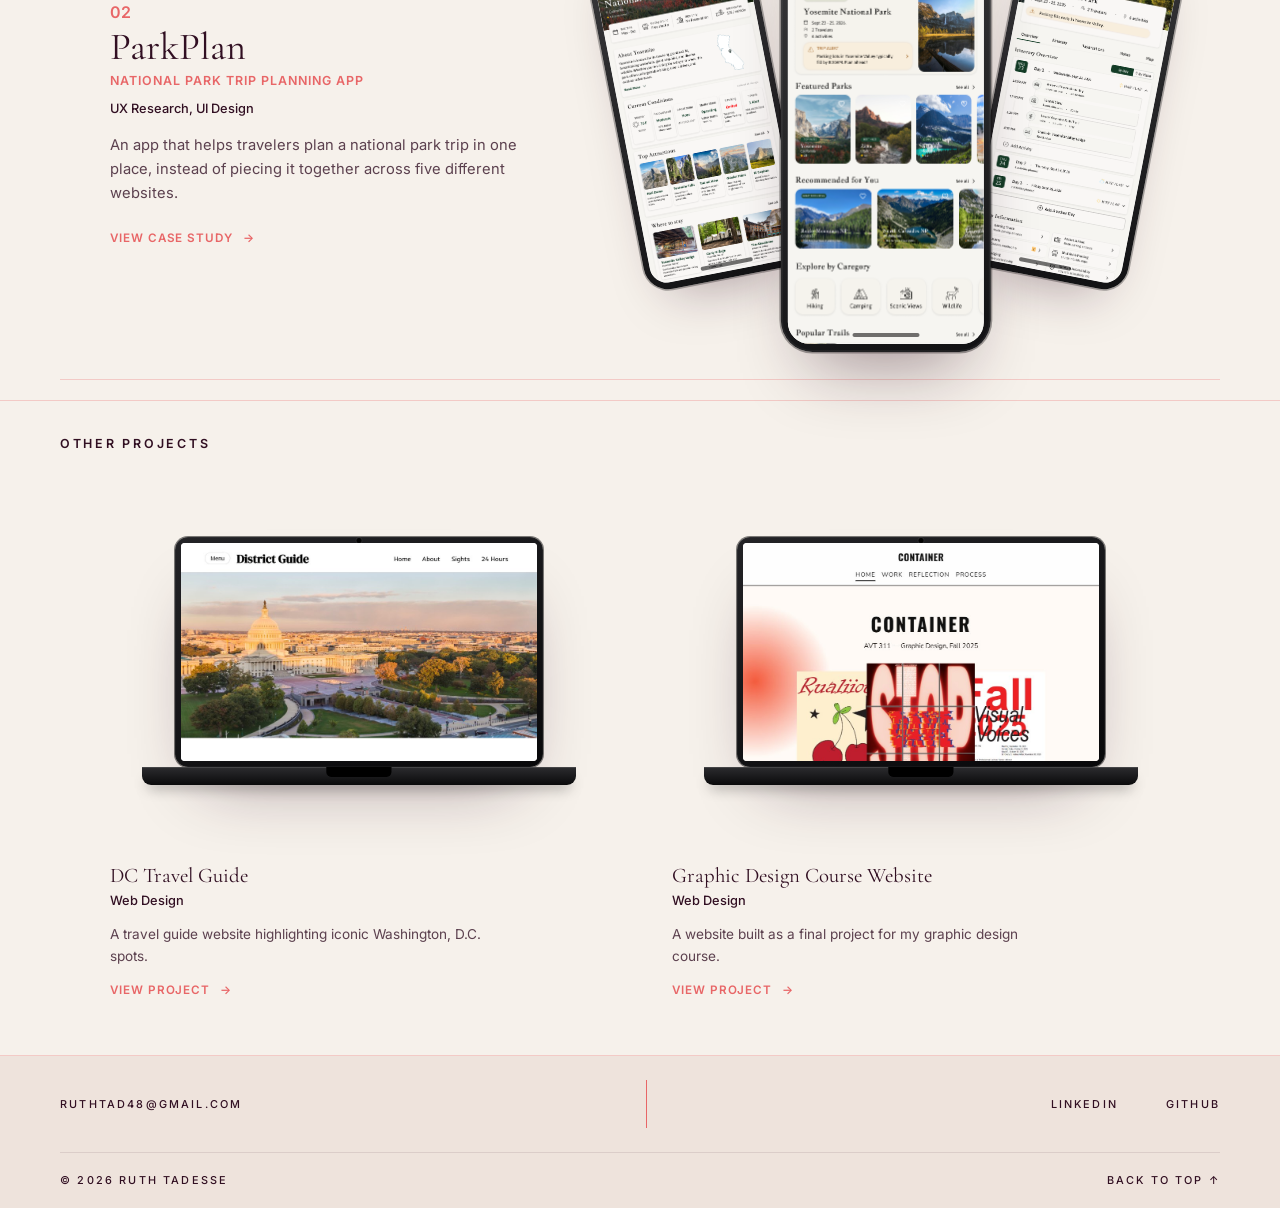
==== commit 8126db02: "fix" ====
--- a/index.html
+++ b/index.html
@@ -10,7 +10,7 @@
 
   <meta
     name="description"
-    content="Ruth Tadesse — UX/UI designer creating thoughtful, simple, and enjoyable digital experiences."
+    content="Ruth Tadesse — UX/UI designer with a data science background, bringing research-driven thinking to digital product design."
   >
 
   <title>Ruth Tadesse | UX/UI Designer</title>
@@ -94,8 +94,8 @@
           <span class="small-red-line"></span>
 
           <p class="hero-description">
-            I design digital experiences that are simple,
-            thoughtful, and enjoyable to use.
+            UX designer with a data science background, so I care
+            as much about why something works as how it looks.
           </p>
 
           <div class="skills">
--- a/case-study.css
+++ b/case-study.css
@@ -761,6 +761,7 @@
 .wireframe-strip {
   display: flex;
   flex-wrap: wrap;
+  align-items: flex-start;
   gap: 20px;
 }
 
